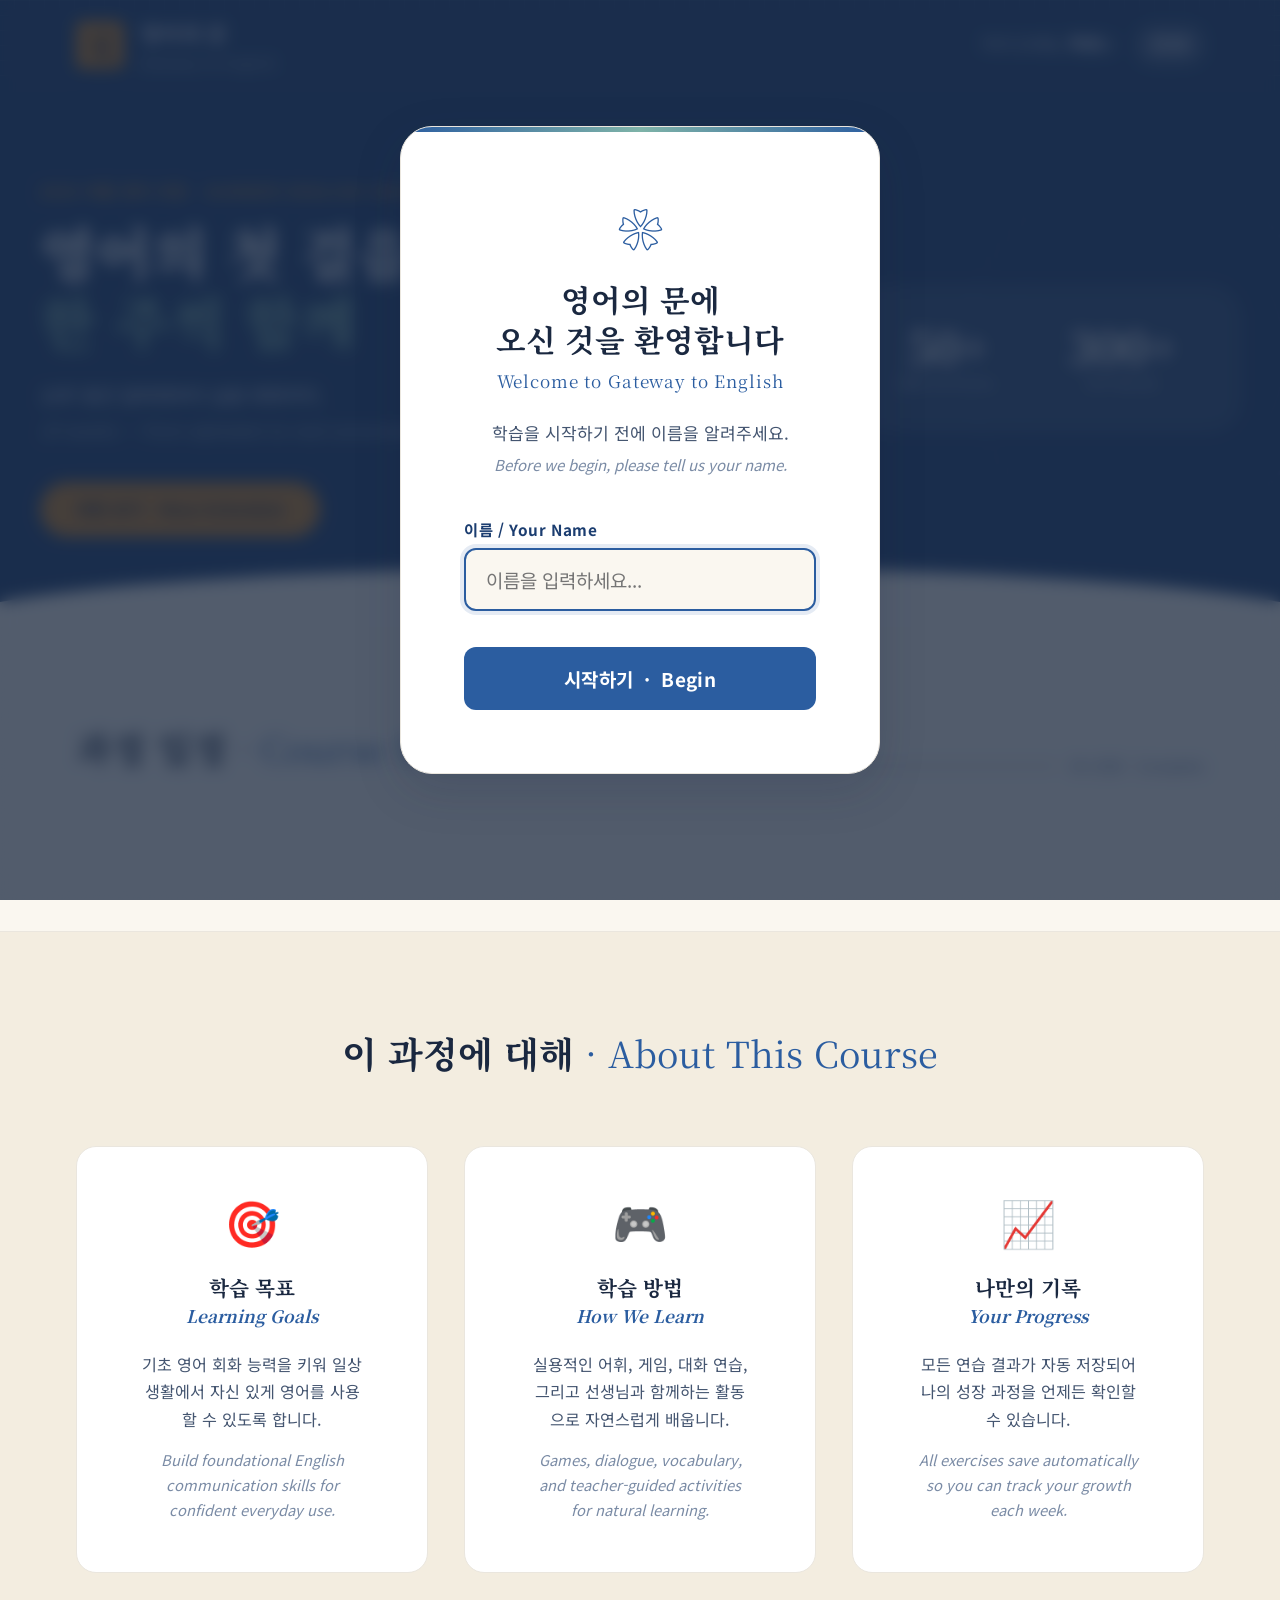
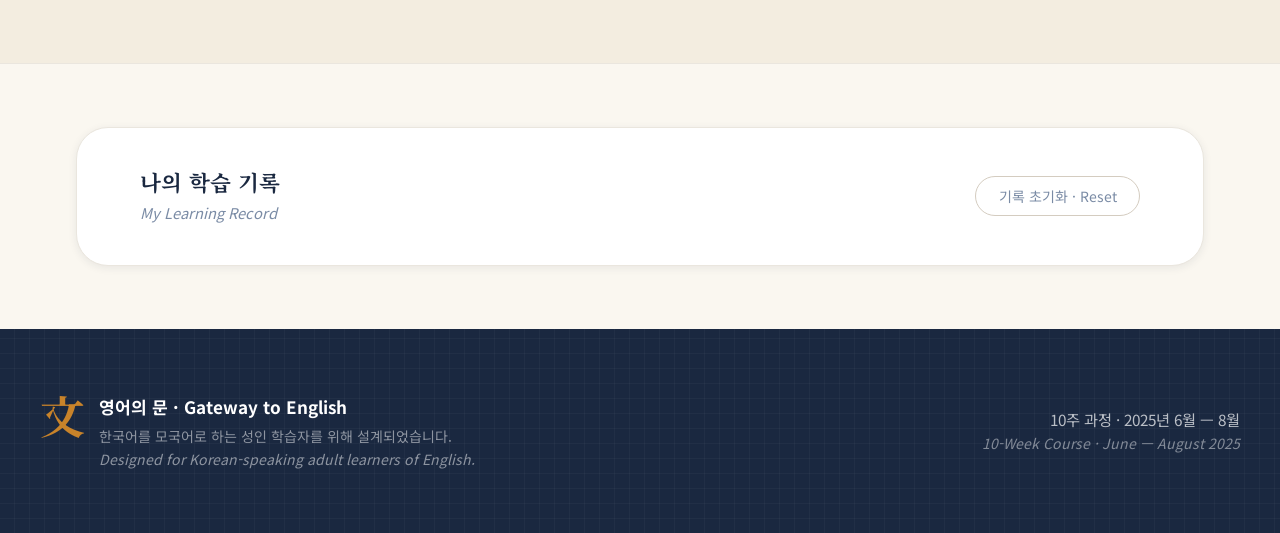
==== index.html @ 7de9d200 "Add files via upload" ====
<!DOCTYPE html>
<html lang="ko">
<head>
  <meta charset="UTF-8">
  <meta name="viewport" content="width=device-width, initial-scale=1.0">
  <title>영어의 문 · Gateway to English</title>
  <link rel="preconnect" href="https://fonts.googleapis.com">
  <link rel="preconnect" href="https://fonts.gstatic.com" crossorigin>
  <link href="https://fonts.googleapis.com/css2?family=Noto+Serif+KR:wght@400;600;700&family=Noto+Sans+KR:wght@300;400;500;700&display=swap" rel="stylesheet">
  <link rel="stylesheet" href="css/styles.css">
</head>
<body>

  <!-- ═══════════════════════════════════════════
       SETUP MODAL — First Visit
  ═══════════════════════════════════════════ -->
  <div id="setup-modal" class="modal-overlay hidden">
    <div class="modal-card">
      <div class="modal-ornament">❀</div>
      <h2 class="modal-title">영어의 문에<br>오신 것을 환영합니다</h2>
      <p class="modal-subtitle">Welcome to Gateway to English</p>
      <p class="modal-desc">
        학습을 시작하기 전에 이름을 알려주세요.<br>
        <em>Before we begin, please tell us your name.</em>
      </p>
      <div class="form-field">
        <label for="name-input">이름 / Your Name</label>
        <input type="text" id="name-input" placeholder="이름을 입력하세요..." maxlength="40" autocomplete="off">
      </div>
      <button class="btn-begin" id="begin-btn">시작하기 &nbsp;·&nbsp; Begin</button>
    </div>
  </div>

  <!-- ═══════════════════════════════════════════
       SITE HEADER
  ═══════════════════════════════════════════ -->
  <header class="site-header">
    <div class="header-lattice" aria-hidden="true"></div>
    <div class="header-inner">
      <div class="site-logo">
        <div class="logo-glyph">文</div>
        <div class="logo-words">
          <span class="logo-ko">영어의 문</span>
          <span class="logo-en">Gateway to English</span>
        </div>
      </div>
      <div class="header-right">
        <span class="welcome-msg">
          어서 오세요,&nbsp;<strong id="header-name">학생</strong>님
        </span>
        <div class="progress-badge" title="Weeks completed">
          <span id="header-progress">0</span><span>/10</span>
        </div>
      </div>
    </div>
  </header>

  <!-- ═══════════════════════════════════════════
       HERO SECTION
  ═══════════════════════════════════════════ -->
  <section class="hero-section">
    <div class="hero-deco" aria-hidden="true">
      <svg viewBox="0 0 200 200" xmlns="http://www.w3.org/2000/svg" class="hero-circle">
        <circle cx="100" cy="100" r="90" fill="none" stroke="currentColor" stroke-width="1.5" stroke-dasharray="6 4" opacity="0.3"/>
        <circle cx="100" cy="100" r="70" fill="none" stroke="currentColor" stroke-width="0.8" opacity="0.2"/>
        <path d="M100 20 L100 180 M20 100 L180 100 M29 29 L171 171 M171 29 L29 171" stroke="currentColor" stroke-width="0.5" opacity="0.15"/>
      </svg>
    </div>
    <div class="hero-inner">
      <div class="hero-copy">
        <div class="hero-eyebrow">2025 여름 영어 과정 · Summer English Course</div>
        <h1 class="hero-title">
          영어의 첫 걸음,<br>
          <span>한 주씩 함께</span>
        </h1>
        <p class="hero-desc">
          10주 동안 알파벳부터 실용 회화까지.<br>
          <em>10 weeks — from alphabet to real conversation.</em>
        </p>
        <a href="#course-schedule" class="hero-cta">과정 보기 · View Schedule</a>
      </div>
      <div class="hero-numbers">
        <div class="hero-stat">
          <span class="stat-big">10</span>
          <span class="stat-small">주 Weeks</span>
        </div>
        <div class="hero-divider" aria-hidden="true"></div>
        <div class="hero-stat">
          <span class="stat-big">50+</span>
          <span class="stat-small">활동 Activities</span>
        </div>
        <div class="hero-divider" aria-hidden="true"></div>
        <div class="hero-stat">
          <span class="stat-big">300+</span>
          <span class="stat-small">단어 Words</span>
        </div>
      </div>
    </div>
  </section>

  <!-- ═══════════════════════════════════════════
       COURSE SCHEDULE
  ═══════════════════════════════════════════ -->
  <main class="course-main" id="course-schedule">
    <div class="container">
      <div class="section-head">
        <h2>과정 일정 <span>· Course Schedule</span></h2>
        <div class="overall-progress">
          <div class="progress-track">
            <div class="progress-fill" id="overall-bar" style="width:0%"></div>
          </div>
          <span id="overall-label">0% 완료 · Complete</span>
        </div>
      </div>
      <div class="weeks-grid" id="weeks-grid">
        <!-- Generated dynamically by app.js -->
      </div>
    </div>
  </main>

  <!-- ═══════════════════════════════════════════
       ABOUT THE COURSE
  ═══════════════════════════════════════════ -->
  <section class="about-section">
    <div class="container">
      <div class="section-head centered">
        <h2>이 과정에 대해 <span>· About This Course</span></h2>
      </div>
      <div class="about-grid">
        <div class="about-block">
          <div class="about-icon">🎯</div>
          <h3>학습 목표<br><em>Learning Goals</em></h3>
          <p>기초 영어 회화 능력을 키워 일상 생활에서 자신 있게 영어를 사용할 수 있도록 합니다.</p>
          <p class="about-en">Build foundational English communication skills for confident everyday use.</p>
        </div>
        <div class="about-block">
          <div class="about-icon">🎮</div>
          <h3>학습 방법<br><em>How We Learn</em></h3>
          <p>실용적인 어휘, 게임, 대화 연습, 그리고 선생님과 함께하는 활동으로 자연스럽게 배웁니다.</p>
          <p class="about-en">Games, dialogue, vocabulary, and teacher-guided activities for natural learning.</p>
        </div>
        <div class="about-block">
          <div class="about-icon">📈</div>
          <h3>나만의 기록<br><em>Your Progress</em></h3>
          <p>모든 연습 결과가 자동 저장되어 나의 성장 과정을 언제든 확인할 수 있습니다.</p>
          <p class="about-en">All exercises save automatically so you can track your growth each week.</p>
        </div>
      </div>
    </div>
  </section>

  <!-- ═══════════════════════════════════════════
       MY PROGRESS PANEL
  ═══════════════════════════════════════════ -->
  <section class="my-progress-section">
    <div class="container">
      <div class="progress-card">
        <div class="progress-card-left">
          <h3>나의 학습 기록</h3>
          <p><em>My Learning Record</em></p>
          <p id="progress-student-name-display" class="progress-student-name"></p>
        </div>
        <div class="progress-flowers" id="progress-flowers">
          <!-- Flowers rendered by JS for each week -->
        </div>
        <div class="progress-card-right">
          <button class="btn-reset" id="reset-btn">기록 초기화 · Reset</button>
        </div>
      </div>
    </div>
  </section>

  <!-- ═══════════════════════════════════════════
       FOOTER
  ═══════════════════════════════════════════ -->
  <footer class="site-footer">
    <div class="footer-lattice" aria-hidden="true"></div>
    <div class="footer-inner">
      <div class="footer-logo">
        <span class="footer-glyph">文</span>
        <div>
          <strong>영어의 문 · Gateway to English</strong>
          <p>한국어를 모국어로 하는 성인 학습자를 위해 설계되었습니다.</p>
          <p><em>Designed for Korean-speaking adult learners of English.</em></p>
        </div>
      </div>
      <div class="footer-weeks">
        <p>10주 과정 · 2025년 6월 — 8월</p>
        <p><em>10-Week Course · June — August 2025</em></p>
      </div>
    </div>
  </footer>

  <script src="js/data.js"></script>
  <script src="js/app.js"></script>

</body>
</html>
---- css/styles.css ----
/* ═══════════════════════════════════════════════════════
   영어의 문 · Gateway to English
   CSS Design System — 청화백자 (Blue-White Porcelain) Aesthetic
   ═══════════════════════════════════════════════════════ */

/* ─── Custom Properties ───────────────────────────── */
:root {
  /* Korean Blue-White Porcelain Palette */
  --ink:         #1A2840;   /* 먹색 — ink black */
  --cobalt:      #2B5DA0;   /* 청화 — cobalt blue */
  --cobalt-dark: #1B3D70;   /* deep cobalt */
  --cobalt-light:#4A7FCC;   /* light cobalt */
  --crimson:     #C0392B;   /* 단청 — dancheong red */
  --gold:        #C8832A;   /* 황금 — gold */
  --celadon:     #7EB3A8;   /* 청자 — celadon */
  --paper:       #FAF7F0;   /* 한지 — hanji paper */
  --paper-warm:  #F3EDE0;   /* darker hanji */
  --stone:       #D4CCC0;   /* 돌 — stone */
  --mist:        #EAE6DE;   /* soft divider */
  --text:        #1A2840;
  --text-mid:    #445570;
  --text-light:  #7A8BA5;
  --white:       #FFFFFF;

  /* Typography */
  --font-serif: 'Noto Serif KR', Georgia, serif;
  --font-sans:  'Noto Sans KR', 'Apple SD Gothic Neo', sans-serif;

  /* Spacing Scale */
  --space-xs:  0.375rem;
  --space-sm:  0.75rem;
  --space-md:  1.25rem;
  --space-lg:  2rem;
  --space-xl:  3.5rem;
  --space-2xl: 5rem;

  /* Radius */
  --radius-sm: 6px;
  --radius-md: 12px;
  --radius-lg: 20px;
  --radius-xl: 32px;

  /* Shadows */
  --shadow-sm:  0 2px 8px rgba(26,40,64,0.08);
  --shadow-md:  0 6px 24px rgba(26,40,64,0.12);
  --shadow-lg:  0 16px 48px rgba(26,40,64,0.16);

  /* Transitions */
  --ease: cubic-bezier(0.25, 0.46, 0.45, 0.94);
  --ease-bounce: cubic-bezier(0.34, 1.56, 0.64, 1);
}

/* ─── Reset & Base ────────────────────────────────── */
*, *::before, *::after { box-sizing: border-box; margin: 0; padding: 0; }

html {
  font-size: 18px;
  scroll-behavior: smooth;
}

body {
  font-family: var(--font-sans);
  background-color: var(--paper);
  color: var(--text);
  line-height: 1.7;
  -webkit-font-smoothing: antialiased;
}

/* Hanji paper texture overlay */
body::before {
  content: '';
  position: fixed;
  inset: 0;
  background-image:
    url("data:image/svg+xml,%3Csvg xmlns='http://www.w3.org/2000/svg' width='300' height='300'%3E%3Cfilter id='n'%3E%3CfeTurbulence type='fractalNoise' baseFrequency='0.9' numOctaves='4' stitchTiles='stitch'/%3E%3C/filter%3E%3Crect width='300' height='300' filter='url(%23n)' opacity='0.03'/%3E%3C/svg%3E");
  pointer-events: none;
  z-index: 0;
}

/* ─── Utility Classes ─────────────────────────────── */
.container {
  max-width: 1200px;
  margin: 0 auto;
  padding: 0 var(--space-lg);
}

.hidden { display: none !important; }

.em { font-style: italic; color: var(--text-mid); font-size: 0.9em; }

/* ─── Modal ───────────────────────────────────────── */
.modal-overlay {
  position: fixed;
  inset: 0;
  background: rgba(26, 40, 64, 0.75);
  backdrop-filter: blur(8px);
  display: flex;
  align-items: center;
  justify-content: center;
  z-index: 1000;
  padding: var(--space-lg);
  animation: fadeIn 0.4s var(--ease);
}

.modal-overlay.hidden {
  display: none !important;
}

.modal-card {
  background: var(--white);
  border-radius: var(--radius-xl);
  padding: var(--space-xl) var(--space-xl);
  max-width: 480px;
  width: 100%;
  text-align: center;
  box-shadow: var(--shadow-lg);
  border: 1.5px solid var(--mist);
  position: relative;
  overflow: hidden;
  animation: slideUp 0.5s var(--ease-bounce);
}

.modal-card::before {
  content: '';
  position: absolute;
  top: 0; left: 0; right: 0;
  height: 5px;
  background: linear-gradient(90deg, var(--cobalt), var(--celadon), var(--cobalt));
}

.modal-ornament {
  font-size: 2.5rem;
  color: var(--cobalt);
  margin-bottom: var(--space-sm);
  display: block;
  animation: float 3s ease-in-out infinite;
}

.modal-title {
  font-family: var(--font-serif);
  font-size: 1.7rem;
  color: var(--ink);
  line-height: 1.3;
  margin-bottom: var(--space-xs);
}

.modal-subtitle {
  font-family: var(--font-serif);
  font-size: 0.95rem;
  color: var(--cobalt);
  margin-bottom: var(--space-md);
  letter-spacing: 0.05em;
}

.modal-desc {
  color: var(--text-mid);
  font-size: 0.95rem;
  margin-bottom: var(--space-lg);
  line-height: 1.8;
}

.modal-desc em {
  color: var(--text-light);
  font-style: italic;
  font-size: 0.88em;
}

.form-field {
  text-align: left;
  margin-bottom: var(--space-lg);
}

.form-field label {
  display: block;
  font-size: 0.85rem;
  font-weight: 700;
  color: var(--cobalt-dark);
  margin-bottom: var(--space-xs);
  letter-spacing: 0.04em;
}

.form-field input {
  width: 100%;
  padding: 0.875rem 1.125rem;
  border: 2px solid var(--mist);
  border-radius: var(--radius-md);
  font-family: var(--font-sans);
  font-size: 1.05rem;
  color: var(--ink);
  background: var(--paper);
  transition: border-color 0.2s, box-shadow 0.2s;
  outline: none;
}

.form-field input:focus {
  border-color: var(--cobalt);
  box-shadow: 0 0 0 4px rgba(43,93,160,0.12);
}

.form-field input.error {
  border-color: var(--crimson);
  box-shadow: 0 0 0 4px rgba(192,57,43,0.12);
}

.btn-begin {
  width: 100%;
  padding: 1rem;
  background: var(--cobalt);
  color: var(--white);
  border: none;
  border-radius: var(--radius-md);
  font-family: var(--font-sans);
  font-size: 1.05rem;
  font-weight: 700;
  cursor: pointer;
  transition: background 0.2s, transform 0.15s, box-shadow 0.2s;
  letter-spacing: 0.02em;
}

.btn-begin:hover {
  background: var(--cobalt-dark);
  transform: translateY(-2px);
  box-shadow: var(--shadow-md);
}

.btn-begin:active { transform: translateY(0); }

/* ─── Site Header ─────────────────────────────────── */
.site-header {
  position: sticky;
  top: 0;
  z-index: 100;
  background: var(--cobalt-dark);
  color: var(--white);
  overflow: hidden;
}

/* Korean Changsal (창살) lattice pattern */
.header-lattice {
  position: absolute;
  inset: 0;
  background-image:
    repeating-linear-gradient(0deg, transparent, transparent 14px, rgba(255,255,255,0.06) 14px, rgba(255,255,255,0.06) 15px),
    repeating-linear-gradient(90deg, transparent, transparent 14px, rgba(255,255,255,0.06) 14px, rgba(255,255,255,0.06) 15px);
  pointer-events: none;
}

.header-inner {
  position: relative;
  max-width: 1200px;
  margin: 0 auto;
  padding: 0.875rem var(--space-lg);
  display: flex;
  align-items: center;
  justify-content: space-between;
  gap: var(--space-md);
}

.site-logo {
  display: flex;
  align-items: center;
  gap: 0.875rem;
  text-decoration: none;
  color: inherit;
}

.logo-glyph {
  width: 48px;
  height: 48px;
  background: var(--gold);
  color: var(--ink);
  border-radius: var(--radius-sm);
  display: flex;
  align-items: center;
  justify-content: center;
  font-family: var(--font-serif);
  font-size: 1.7rem;
  font-weight: 700;
  flex-shrink: 0;
  box-shadow: 0 2px 8px rgba(0,0,0,0.25);
}

.logo-words {
  display: flex;
  flex-direction: column;
  gap: 1px;
}

.logo-ko {
  font-family: var(--font-serif);
  font-size: 1.15rem;
  font-weight: 700;
  letter-spacing: 0.02em;
  color: var(--white);
}

.logo-en {
  font-size: 0.72rem;
  color: rgba(255,255,255,0.65);
  letter-spacing: 0.08em;
  font-weight: 400;
}

.header-right {
  display: flex;
  align-items: center;
  gap: var(--space-md);
}

.welcome-msg {
  font-size: 0.88rem;
  color: rgba(255,255,255,0.8);
}

.welcome-msg strong {
  color: var(--white);
  font-weight: 700;
}

.progress-badge {
  background: rgba(255,255,255,0.15);
  border: 1px solid rgba(255,255,255,0.25);
  border-radius: 100px;
  padding: 0.25rem 0.875rem;
  font-size: 0.88rem;
  font-weight: 700;
  color: var(--white);
  letter-spacing: 0.02em;
}

/* ─── Hero Section ────────────────────────────────── */
.hero-section {
  background: var(--cobalt-dark);
  color: var(--white);
  padding: var(--space-2xl) var(--space-lg);
  position: relative;
  overflow: hidden;
}

.hero-section::after {
  content: '';
  position: absolute;
  bottom: 0; left: 0; right: 0;
  height: 60px;
  background: var(--paper);
  clip-path: ellipse(55% 100% at 50% 100%);
}

.hero-deco {
  position: absolute;
  top: 50%;
  right: -5%;
  transform: translateY(-50%);
  width: min(400px, 45vw);
  color: var(--cobalt-light);
  opacity: 0.4;
  pointer-events: none;
}

.hero-circle { width: 100%; height: auto; }

.hero-inner {
  max-width: 1200px;
  margin: 0 auto;
  display: flex;
  align-items: center;
  justify-content: space-between;
  gap: var(--space-xl);
  position: relative;
  z-index: 1;
}

.hero-eyebrow {
  font-size: 0.78rem;
  font-weight: 700;
  letter-spacing: 0.14em;
  color: var(--gold);
  text-transform: uppercase;
  margin-bottom: var(--space-sm);
}

.hero-title {
  font-family: var(--font-serif);
  font-size: clamp(2rem, 5vw, 3.2rem);
  font-weight: 700;
  line-height: 1.2;
  margin-bottom: var(--space-md);
}

.hero-title span {
  color: var(--celadon);
}

.hero-desc {
  font-size: 1.05rem;
  color: rgba(255,255,255,0.8);
  line-height: 1.8;
  margin-bottom: var(--space-lg);
}

.hero-desc em {
  color: rgba(255,255,255,0.55);
  font-style: italic;
  font-size: 0.92em;
}

.hero-cta {
  display: inline-block;
  padding: 0.75rem 2rem;
  background: var(--gold);
  color: var(--ink);
  border-radius: 100px;
  font-weight: 700;
  font-size: 0.92rem;
  text-decoration: none;
  letter-spacing: 0.02em;
  transition: transform 0.2s, box-shadow 0.2s;
}

.hero-cta:hover {
  transform: translateY(-2px);
  box-shadow: 0 8px 24px rgba(0,0,0,0.25);
}

.hero-numbers {
  display: flex;
  align-items: center;
  gap: var(--space-lg);
  background: rgba(255,255,255,0.08);
  border: 1px solid rgba(255,255,255,0.15);
  border-radius: var(--radius-xl);
  padding: var(--space-lg) var(--space-xl);
  flex-shrink: 0;
  backdrop-filter: blur(8px);
}

.hero-stat {
  display: flex;
  flex-direction: column;
  align-items: center;
  gap: 4px;
}

.stat-big {
  font-family: var(--font-serif);
  font-size: 2.5rem;
  font-weight: 700;
  color: var(--white);
  line-height: 1;
}

.stat-small {
  font-size: 0.72rem;
  color: rgba(255,255,255,0.6);
  letter-spacing: 0.06em;
  text-align: center;
}

.hero-divider {
  width: 1px;
  height: 56px;
  background: rgba(255,255,255,0.2);
}

/* ─── Course Section ──────────────────────────────── */
.course-main {
  padding: var(--space-2xl) var(--space-lg);
}

.section-head {
  margin-bottom: var(--space-xl);
  display: flex;
  align-items: flex-end;
  justify-content: space-between;
  gap: var(--space-lg);
  flex-wrap: wrap;
}

.section-head.centered {
  justify-content: center;
  flex-direction: column;
  align-items: center;
  text-align: center;
}

.section-head h2 {
  font-family: var(--font-serif);
  font-size: clamp(1.4rem, 3vw, 2rem);
  color: var(--ink);
  font-weight: 700;
}

.section-head h2 span {
  color: var(--cobalt);
  font-weight: 400;
}

.overall-progress {
  display: flex;
  align-items: center;
  gap: var(--space-sm);
}

.progress-track {
  width: 200px;
  height: 8px;
  background: var(--mist);
  border-radius: 100px;
  overflow: hidden;
}

.progress-fill {
  height: 100%;
  background: linear-gradient(90deg, var(--cobalt), var(--celadon));
  border-radius: 100px;
  transition: width 0.8s var(--ease);
}

#overall-label {
  font-size: 0.82rem;
  color: var(--text-light);
  white-space: nowrap;
  font-weight: 500;
}

/* ─── Week Cards Grid ─────────────────────────────── */
.weeks-grid {
  display: grid;
  grid-template-columns: repeat(auto-fill, minmax(320px, 1fr));
  gap: var(--space-md);
}

.week-card {
  background: var(--white);
  border-radius: var(--radius-lg);
  border: 1.5px solid var(--mist);
  padding: var(--space-md) var(--space-lg);
  display: flex;
  align-items: center;
  gap: var(--space-md);
  transition: transform 0.2s, box-shadow 0.2s, border-color 0.2s;
  text-decoration: none;
  color: var(--text);
  position: relative;
  overflow: hidden;
}

.week-card::before {
  content: '';
  position: absolute;
  left: 0; top: 0; bottom: 0;
  width: 5px;
  background: var(--stone);
  transition: background 0.2s;
}

.week-card.week-active::before { background: var(--cobalt); }
.week-card.week-done::before   { background: var(--celadon); }

.week-card.week-active {
  cursor: pointer;
  border-color: rgba(43,93,160,0.25);
}

.week-card.week-active:hover {
  transform: translateY(-3px);
  box-shadow: var(--shadow-md);
  border-color: var(--cobalt-light);
}

.week-card.week-locked {
  opacity: 0.6;
  cursor: default;
}

.wc-num {
  display: flex;
  flex-direction: column;
  align-items: center;
  gap: 2px;
  flex-shrink: 0;
  min-width: 52px;
}

.wc-num span {
  font-size: 0.62rem;
  color: var(--text-light);
  font-weight: 700;
  letter-spacing: 0.08em;
  text-transform: uppercase;
}

.wc-num strong {
  font-family: var(--font-serif);
  font-size: 2.1rem;
  font-weight: 700;
  color: var(--cobalt);
  line-height: 1;
}

.week-card.week-locked .wc-num strong { color: var(--stone); }

.wc-body {
  flex: 1;
  min-width: 0;
}

.wc-date {
  font-size: 0.72rem;
  font-weight: 700;
  color: var(--gold);
  letter-spacing: 0.1em;
  margin-bottom: 3px;
}

.wc-body h4 {
  font-family: var(--font-serif);
  font-size: 1.02rem;
  font-weight: 700;
  color: var(--ink);
  margin-bottom: 2px;
  white-space: nowrap;
  overflow: hidden;
  text-overflow: ellipsis;
}

.wc-body p {
  font-size: 0.78rem;
  color: var(--text-light);
  margin-bottom: var(--space-sm);
  white-space: nowrap;
  overflow: hidden;
  text-overflow: ellipsis;
}

.wc-topics {
  display: flex;
  gap: 5px;
  flex-wrap: wrap;
}

.topic-tag {
  font-size: 0.68rem;
  font-weight: 700;
  padding: 2px 8px;
  border-radius: 100px;
  background: rgba(43,93,160,0.1);
  color: var(--cobalt);
  letter-spacing: 0.02em;
}

.wc-arrow {
  font-size: 1.3rem;
  flex-shrink: 0;
  color: var(--cobalt-light);
  transition: transform 0.2s;
}

.week-card.week-active:hover .wc-arrow { transform: translateX(4px); }
.week-card.week-done .wc-arrow { color: var(--celadon); }
.week-card.week-locked .wc-arrow { color: var(--stone); }

/* ─── About Section ───────────────────────────────── */
.about-section {
  background: var(--paper-warm);
  padding: var(--space-2xl) var(--space-lg);
  border-top: 1px solid var(--mist);
  border-bottom: 1px solid var(--mist);
}

.about-grid {
  display: grid;
  grid-template-columns: repeat(auto-fit, minmax(280px, 1fr));
  gap: var(--space-lg);
}

.about-block {
  background: var(--white);
  border-radius: var(--radius-lg);
  padding: var(--space-lg) var(--space-xl);
  border: 1.5px solid var(--mist);
  text-align: center;
}

.about-icon {
  font-size: 2.5rem;
  margin-bottom: var(--space-sm);
}

.about-block h3 {
  font-family: var(--font-serif);
  font-size: 1.15rem;
  line-height: 1.4;
  margin-bottom: var(--space-md);
  color: var(--ink);
}

.about-block h3 em {
  font-size: 0.82em;
  color: var(--cobalt);
  display: block;
  font-style: italic;
  margin-top: 2px;
}

.about-block p {
  font-size: 0.9rem;
  color: var(--text-mid);
  line-height: 1.7;
  margin-bottom: var(--space-sm);
}

.about-en {
  font-size: 0.82rem !important;
  color: var(--text-light) !important;
  font-style: italic;
}

/* ─── My Progress Section ─────────────────────────── */
.my-progress-section {
  padding: var(--space-xl) var(--space-lg);
}

.progress-card {
  background: var(--white);
  border-radius: var(--radius-xl);
  padding: var(--space-lg) var(--space-xl);
  border: 1.5px solid var(--mist);
  display: flex;
  align-items: center;
  gap: var(--space-lg);
  flex-wrap: wrap;
  box-shadow: var(--shadow-sm);
}

.progress-card-left h3 {
  font-family: var(--font-serif);
  font-size: 1.2rem;
  color: var(--ink);
}

.progress-card-left p {
  font-size: 0.82rem;
  color: var(--text-light);
}

.progress-student-name {
  font-size: 0.95rem;
  color: var(--cobalt);
  font-weight: 700;
  margin-top: 4px;
}

.progress-flowers {
  display: flex;
  gap: 12px;
  flex-wrap: wrap;
  flex: 1;
  justify-content: center;
}

.flower-item {
  display: flex;
  flex-direction: column;
  align-items: center;
  gap: 4px;
  font-size: 0.65rem;
  color: var(--text-light);
}

.flower-bloom {
  font-size: 1.6rem;
  transition: transform 0.3s var(--ease-bounce);
}

.flower-item.done .flower-bloom { filter: none; }
.flower-item:not(.done) .flower-bloom { filter: grayscale(1); opacity: 0.35; }

.progress-card-right {
  margin-left: auto;
}

.btn-reset {
  padding: 0.5rem 1.25rem;
  background: transparent;
  border: 1.5px solid var(--stone);
  border-radius: 100px;
  font-size: 0.78rem;
  color: var(--text-light);
  cursor: pointer;
  transition: border-color 0.2s, color 0.2s;
  font-family: var(--font-sans);
}

.btn-reset:hover {
  border-color: var(--crimson);
  color: var(--crimson);
}

/* ─── Footer ──────────────────────────────────────── */
.site-footer {
  background: var(--ink);
  color: rgba(255,255,255,0.7);
  padding: var(--space-xl) var(--space-lg);
  position: relative;
  overflow: hidden;
}

.footer-lattice {
  position: absolute;
  inset: 0;
  background-image:
    repeating-linear-gradient(0deg, transparent, transparent 14px, rgba(255,255,255,0.03) 14px, rgba(255,255,255,0.03) 15px),
    repeating-linear-gradient(90deg, transparent, transparent 14px, rgba(255,255,255,0.03) 14px, rgba(255,255,255,0.03) 15px);
  pointer-events: none;
}

.footer-inner {
  position: relative;
  max-width: 1200px;
  margin: 0 auto;
  display: flex;
  align-items: center;
  justify-content: space-between;
  gap: var(--space-xl);
  flex-wrap: wrap;
}

.footer-logo {
  display: flex;
  align-items: flex-start;
  gap: var(--space-sm);
}

.footer-glyph {
  font-family: var(--font-serif);
  font-size: 2.5rem;
  font-weight: 700;
  color: var(--gold);
  line-height: 1;
  flex-shrink: 0;
}

.footer-logo strong {
  color: var(--white);
  font-size: 0.95rem;
  display: block;
  margin-bottom: 4px;
}

.footer-logo p {
  font-size: 0.78rem;
  color: rgba(255,255,255,0.5);
  line-height: 1.6;
}

.footer-weeks {
  text-align: right;
}

.footer-weeks p {
  font-size: 0.85rem;
  line-height: 1.7;
}

.footer-weeks p:last-child {
  font-style: italic;
  font-size: 0.78rem;
  opacity: 0.65;
}

/* ─── Shared Week Page Styles ─────────────────────── */
/* (These apply when loaded from weeks/week1.html etc.) */

/* Week page header */
.week-page-header {
  background: var(--cobalt-dark);
  color: var(--white);
  padding: var(--space-xl) var(--space-lg) var(--space-2xl);
  position: relative;
  overflow: hidden;
}

.week-page-header::after {
  content: '';
  position: absolute;
  bottom: 0; left: 0; right: 0;
  height: 50px;
  background: var(--paper);
  clip-path: ellipse(55% 100% at 50% 100%);
}

.week-header-pattern {
  position: absolute;
  inset: 0;
  background-image:
    repeating-linear-gradient(45deg, transparent, transparent 18px, rgba(255,255,255,0.04) 18px, rgba(255,255,255,0.04) 19px),
    repeating-linear-gradient(-45deg, transparent, transparent 18px, rgba(255,255,255,0.04) 18px, rgba(255,255,255,0.04) 19px);
  pointer-events: none;
}

.week-header-inner {
  position: relative;
  max-width: 900px;
  margin: 0 auto;
  text-align: center;
  z-index: 1;
}

.week-back-link {
  display: inline-flex;
  align-items: center;
  gap: 6px;
  color: rgba(255,255,255,0.65);
  text-decoration: none;
  font-size: 0.82rem;
  margin-bottom: var(--space-lg);
  transition: color 0.2s;
}

.week-back-link:hover { color: var(--white); }

.week-number-badge {
  display: inline-block;
  background: var(--gold);
  color: var(--ink);
  border-radius: 100px;
  padding: 0.25rem 1.25rem;
  font-size: 0.78rem;
  font-weight: 700;
  letter-spacing: 0.1em;
  margin-bottom: var(--space-sm);
}

.week-page-title {
  font-family: var(--font-serif);
  font-size: clamp(1.6rem, 4vw, 2.8rem);
  font-weight: 700;
  line-height: 1.2;
  margin-bottom: var(--space-xs);
}

.week-page-subtitle {
  color: rgba(255,255,255,0.65);
  font-style: italic;
  font-size: 1.05rem;
  margin-bottom: var(--space-md);
}

.week-date-badge {
  display: inline-block;
  color: var(--celadon);
  font-size: 0.82rem;
  font-weight: 700;
  letter-spacing: 0.06em;
}

/* Tab Navigation */
.tab-nav {
  background: var(--white);
  border-bottom: 2px solid var(--mist);
  position: sticky;
  top: 0;
  z-index: 50;
  box-shadow: var(--shadow-sm);
}

.tab-nav-inner {
  max-width: 900px;
  margin: 0 auto;
  display: flex;
  overflow-x: auto;
  scrollbar-width: none;
}

.tab-nav-inner::-webkit-scrollbar { display: none; }

.tab-btn {
  flex: 1;
  min-width: 100px;
  padding: 1rem 0.75rem;
  background: none;
  border: none;
  border-bottom: 3px solid transparent;
  font-family: var(--font-sans);
  font-size: 0.82rem;
  font-weight: 600;
  color: var(--text-light);
  cursor: pointer;
  transition: all 0.2s;
  display: flex;
  flex-direction: column;
  align-items: center;
  gap: 3px;
  white-space: nowrap;
  margin-bottom: -2px;
}

.tab-btn .tab-icon { font-size: 1.25rem; }
.tab-btn .tab-ko  { font-size: 0.75rem; }
.tab-btn .tab-en  { font-size: 0.65rem; color: var(--text-light); }

.tab-btn.active {
  color: var(--cobalt);
  border-bottom-color: var(--cobalt);
}

.tab-btn:hover:not(.active) {
  color: var(--cobalt-light);
  background: rgba(43,93,160,0.04);
}

/* Section containers */
.lesson-section {
  max-width: 900px;
  margin: 0 auto;
  padding: var(--space-2xl) var(--space-lg);
  display: none;
}

.lesson-section.active { display: block; }

.section-banner {
  text-align: center;
  margin-bottom: var(--space-xl);
  padding-bottom: var(--space-lg);
  border-bottom: 1px solid var(--mist);
}

.section-banner .section-num {
  font-size: 0.72rem;
  font-weight: 700;
  letter-spacing: 0.14em;
  color: var(--gold);
  text-transform: uppercase;
  display: block;
  margin-bottom: var(--space-xs);
}

.section-banner h2 {
  font-family: var(--font-serif);
  font-size: clamp(1.4rem, 3vw, 2rem);
  color: var(--ink);
  font-weight: 700;
  margin-bottom: 4px;
}

.section-banner .section-sub {
  color: var(--cobalt);
  font-style: italic;
  font-size: 1rem;
  display: block;
  margin-bottom: var(--space-md);
}

.section-banner .section-tip {
  display: inline-block;
  background: rgba(43,93,160,0.08);
  border-left: 4px solid var(--cobalt);
  border-radius: 0 var(--radius-sm) var(--radius-sm) 0;
  padding: 0.75rem var(--space-md);
  font-size: 0.88rem;
  color: var(--text-mid);
  text-align: left;
  line-height: 1.6;
}

.section-banner .section-tip em {
  color: var(--text-light);
  font-style: italic;
  font-size: 0.9em;
}

/* Exercise cards */
.exercise-card {
  background: var(--white);
  border-radius: var(--radius-lg);
  padding: var(--space-lg) var(--space-xl);
  border: 1.5px solid var(--mist);
  margin-bottom: var(--space-lg);
  box-shadow: var(--shadow-sm);
}

.exercise-card h3 {
  font-family: var(--font-serif);
  font-size: 1.1rem;
  color: var(--ink);
  margin-bottom: var(--space-sm);
  display: flex;
  align-items: center;
  gap: 0.5rem;
}

/* Progress counter badge */
.progress-counter {
  display: inline-flex;
  align-items: center;
  gap: 6px;
  background: var(--paper-warm);
  border: 1px solid var(--mist);
  border-radius: 100px;
  padding: 0.25rem 0.875rem;
  font-size: 0.8rem;
  font-weight: 700;
  color: var(--cobalt);
  margin-bottom: var(--space-md);
}

/* Alphabet Grid */
.alphabet-grid {
  display: grid;
  grid-template-columns: repeat(auto-fill, minmax(110px, 1fr));
  gap: var(--space-sm);
  margin-bottom: var(--space-lg);
}

.alpha-tile {
  background: var(--white);
  border: 2px solid var(--mist);
  border-radius: var(--radius-md);
  padding: var(--space-sm);
  text-align: center;
  cursor: pointer;
  transition: all 0.2s var(--ease);
  user-select: none;
  position: relative;
}

.alpha-tile:hover {
  border-color: var(--cobalt-light);
  transform: translateY(-2px);
  box-shadow: var(--shadow-sm);
}

.alpha-tile.learned {
  background: rgba(126,179,168,0.12);
  border-color: var(--celadon);
}

.alpha-tile.speaking {
  background: rgba(43,93,160,0.08);
  border-color: var(--cobalt);
  transform: scale(1.05);
}

.alpha-tile.tricky {
  border-color: rgba(200,131,42,0.4);
}

.alpha-upper {
  font-family: var(--font-serif);
  font-size: 2rem;
  font-weight: 700;
  color: var(--cobalt-dark);
  line-height: 1;
  display: block;
}

.alpha-lower {
  font-size: 1.1rem;
  color: var(--cobalt-light);
  display: block;
  margin-bottom: 2px;
}

.alpha-name {
  font-size: 0.72rem;
  font-weight: 700;
  color: var(--text-mid);
  display: block;
  margin-bottom: 4px;
}

.alpha-example {
  font-size: 0.65rem;
  color: var(--text-light);
  display: block;
}

.alpha-tricky-badge {
  position: absolute;
  top: 4px;
  right: 4px;
  font-size: 0.6rem;
  background: var(--gold);
  color: var(--white);
  border-radius: 100px;
  padding: 1px 5px;
  font-weight: 700;
}

.alpha-check {
  position: absolute;
  top: 4px;
  left: 4px;
  font-size: 0.75rem;
  color: var(--celadon);
  display: none;
}

.alpha-tile.learned .alpha-check { display: block; }

/* Phonics Cards */
.phonics-section-grid {
  display: grid;
  gap: var(--space-md);
}

.phonics-card {
  background: var(--white);
  border: 1.5px solid var(--mist);
  border-radius: var(--radius-lg);
  padding: var(--space-lg);
  box-shadow: var(--shadow-sm);
}

.phonics-card-header {
  margin-bottom: var(--space-md);
  padding-bottom: var(--space-sm);
  border-bottom: 1px solid var(--mist);
}

.phonics-card-header h3 {
  font-family: var(--font-serif);
  font-size: 1.15rem;
  color: var(--cobalt-dark);
  margin-bottom: 2px;
}

.phonics-card-header .ph-sub {
  font-size: 0.8rem;
  color: var(--cobalt-light);
  font-style: italic;
}

.phonics-tip-box {
  background: rgba(200,131,42,0.08);
  border-left: 4px solid var(--gold);
  border-radius: 0 var(--radius-sm) var(--radius-sm) 0;
  padding: 0.75rem var(--space-md);
  margin-bottom: var(--space-md);
  font-size: 0.88rem;
  line-height: 1.6;
  color: var(--text-mid);
}

.phonics-tip-box em {
  display: block;
  color: var(--text-light);
  font-size: 0.85em;
  margin-top: 4px;
}

.phonics-pairs {
  display: flex;
  flex-direction: column;
  gap: var(--space-sm);
}

.phonics-pair-row {
  display: flex;
  align-items: center;
  gap: var(--space-sm);
  flex-wrap: wrap;
}

.word-btn {
  display: inline-flex;
  align-items: center;
  gap: 6px;
  padding: 0.6rem 1.25rem;
  border-radius: 100px;
  border: 2px solid var(--mist);
  background: var(--paper);
  font-family: var(--font-serif);
  font-size: 1rem;
  font-weight: 700;
  color: var(--ink);
  cursor: pointer;
  transition: all 0.2s;
}

.word-btn:hover {
  border-color: var(--cobalt);
  color: var(--cobalt);
  transform: scale(1.03);
}

.word-btn.real-word { border-color: rgba(43,93,160,0.35); }

.word-btn.speaking {
  background: var(--cobalt);
  color: var(--white);
  border-color: var(--cobalt);
}

.word-btn .speak-icon { font-size: 0.85em; }

.pair-tip {
  font-size: 0.78rem;
  color: var(--text-light);
  font-style: italic;
}

.practiced-badge {
  display: inline-block;
  font-size: 0.68rem;
  background: rgba(126,179,168,0.15);
  color: var(--celadon);
  border: 1px solid var(--celadon);
  border-radius: 100px;
  padding: 2px 8px;
  font-weight: 700;
}

/* Flashcards */
.flashcard-deck {
  position: relative;
  height: 260px;
  margin: var(--space-lg) auto;
  max-width: 380px;
}

.flashcard-container {
  width: 100%;
  height: 100%;
  perspective: 1200px;
  cursor: pointer;
}

.flashcard-inner {
  width: 100%;
  height: 100%;
  transform-style: preserve-3d;
  transition: transform 0.55s var(--ease);
  position: relative;
}

.flashcard-container.flipped .flashcard-inner {
  transform: rotateY(180deg);
}

.card-face {
  position: absolute;
  inset: 0;
  border-radius: var(--radius-xl);
  display: flex;
  flex-direction: column;
  align-items: center;
  justify-content: center;
  padding: var(--space-xl);
  backface-visibility: hidden;
  -webkit-backface-visibility: hidden;
  border: 2px solid var(--mist);
}

.card-front {
  background: var(--cobalt-dark);
  color: var(--white);
}

.card-back {
  background: var(--white);
  color: var(--ink);
  transform: rotateY(180deg);
  border-color: var(--cobalt-light);
}

.card-hint {
  font-size: 0.72rem;
  opacity: 0.55;
  margin-bottom: var(--space-sm);
  letter-spacing: 0.06em;
}

.card-main-text {
  font-family: var(--font-serif);
  font-size: 1.8rem;
  font-weight: 700;
  text-align: center;
  line-height: 1.2;
  margin-bottom: var(--space-sm);
}

.card-pron {
  font-size: 0.85rem;
  opacity: 0.7;
  font-style: italic;
}

.card-example {
  font-size: 0.82rem;
  color: var(--text-mid);
  margin-top: var(--space-sm);
  text-align: center;
  font-style: italic;
}

.card-nav {
  display: flex;
  align-items: center;
  justify-content: center;
  gap: var(--space-md);
  margin-top: var(--space-lg);
  flex-wrap: wrap;
}

.card-counter {
  font-size: 0.85rem;
  color: var(--text-light);
  font-weight: 600;
}

.btn-card-action {
  padding: 0.5rem 1.25rem;
  border-radius: 100px;
  border: 2px solid;
  font-family: var(--font-sans);
  font-size: 0.82rem;
  font-weight: 700;
  cursor: pointer;
  transition: all 0.15s;
}

.btn-know {
  border-color: var(--celadon);
  color: var(--celadon);
  background: rgba(126,179,168,0.08);
}

.btn-know:hover { background: var(--celadon); color: var(--white); }

.btn-practice {
  border-color: var(--gold);
  color: var(--gold);
  background: rgba(200,131,42,0.08);
}

.btn-practice:hover { background: var(--gold); color: var(--white); }

.btn-speak {
  border-color: var(--cobalt-light);
  color: var(--cobalt);
  background: rgba(43,93,160,0.06);
}

.btn-speak:hover { background: var(--cobalt); color: var(--white); }

.btn-flip {
  border-color: var(--stone);
  color: var(--text-mid);
  background: transparent;
}

.btn-flip:hover { background: var(--mist); }

/* Introduction Builder */
.intro-form {
  display: grid;
  gap: var(--space-md);
  margin-bottom: var(--space-lg);
}

.intro-field {
  display: flex;
  flex-direction: column;
  gap: 6px;
}

.intro-field label {
  font-size: 0.82rem;
  font-weight: 700;
  color: var(--cobalt-dark);
  letter-spacing: 0.03em;
}

.intro-field label em {
  font-size: 0.85em;
  color: var(--text-light);
  font-style: italic;
}

.intro-field input,
.intro-field select {
  padding: 0.75rem 1rem;
  border: 2px solid var(--mist);
  border-radius: var(--radius-md);
  font-family: var(--font-sans);
  font-size: 0.95rem;
  color: var(--ink);
  background: var(--paper);
  outline: none;
  transition: border-color 0.2s, box-shadow 0.2s;
}

.intro-field input:focus,
.intro-field select:focus {
  border-color: var(--cobalt);
  box-shadow: 0 0 0 4px rgba(43,93,160,0.1);
}

.intro-preview {
  background: var(--cobalt-dark);
  color: var(--white);
  border-radius: var(--radius-lg);
  padding: var(--space-lg) var(--space-xl);
  margin-bottom: var(--space-md);
  font-family: var(--font-serif);
  font-size: 1.1rem;
  line-height: 2;
  min-height: 120px;
}

.intro-preview em {
  color: var(--gold);
  font-style: normal;
  font-weight: 700;
}

.intro-actions {
  display: flex;
  gap: var(--space-sm);
  flex-wrap: wrap;
}

.btn-primary {
  padding: 0.75rem 1.75rem;
  background: var(--cobalt);
  color: var(--white);
  border: none;
  border-radius: 100px;
  font-family: var(--font-sans);
  font-size: 0.9rem;
  font-weight: 700;
  cursor: pointer;
  transition: background 0.2s, transform 0.15s;
}

.btn-primary:hover { background: var(--cobalt-dark); transform: translateY(-1px); }

.btn-secondary {
  padding: 0.75rem 1.75rem;
  background: transparent;
  color: var(--cobalt);
  border: 2px solid var(--cobalt-light);
  border-radius: 100px;
  font-family: var(--font-sans);
  font-size: 0.9rem;
  font-weight: 700;
  cursor: pointer;
  transition: all 0.2s;
}

.btn-secondary:hover {
  background: rgba(43,93,160,0.08);
  border-color: var(--cobalt);
}

/* Matching Game */
.match-score-bar {
  display: flex;
  align-items: center;
  justify-content: center;
  gap: var(--space-lg);
  margin-bottom: var(--space-lg);
  padding: var(--space-sm) var(--space-lg);
  background: var(--paper-warm);
  border-radius: var(--radius-md);
  border: 1px solid var(--mist);
}

.match-score {
  text-align: center;
}

.match-score .score-num {
  font-family: var(--font-serif);
  font-size: 2rem;
  font-weight: 700;
  color: var(--cobalt);
  line-height: 1;
  display: block;
}

.match-score .score-label {
  font-size: 0.72rem;
  color: var(--text-light);
  letter-spacing: 0.05em;
}

.match-columns {
  display: grid;
  grid-template-columns: 1fr 1fr;
  gap: var(--space-md);
  margin-bottom: var(--space-lg);
}

.match-col-header {
  font-size: 0.72rem;
  font-weight: 700;
  letter-spacing: 0.1em;
  color: var(--text-light);
  text-align: center;
  padding-bottom: var(--space-sm);
  border-bottom: 1px solid var(--mist);
  margin-bottom: var(--space-sm);
}

.match-word-btn {
  display: block;
  width: 100%;
  padding: 0.8rem 1rem;
  margin-bottom: 8px;
  background: var(--white);
  border: 2px solid var(--mist);
  border-radius: var(--radius-md);
  font-family: var(--font-sans);
  font-size: 0.95rem;
  font-weight: 600;
  color: var(--ink);
  cursor: pointer;
  text-align: center;
  transition: all 0.2s;
}

.match-word-btn:hover:not(:disabled) {
  border-color: var(--cobalt-light);
  color: var(--cobalt);
  transform: scale(1.02);
}

.match-word-btn.selected {
  background: rgba(43,93,160,0.1);
  border-color: var(--cobalt);
  color: var(--cobalt);
}

.match-word-btn.matched {
  background: rgba(126,179,168,0.15);
  border-color: var(--celadon);
  color: var(--celadon);
  cursor: default;
  text-decoration: line-through;
}

.match-word-btn.wrong {
  animation: shake 0.4s;
  border-color: var(--crimson);
  color: var(--crimson);
}

@keyframes shake {
  0%, 100% { transform: translateX(0); }
  20%       { transform: translateX(-6px); }
  40%       { transform: translateX(6px); }
  60%       { transform: translateX(-4px); }
  80%       { transform: translateX(4px); }
}

.match-celebration {
  text-align: center;
  padding: var(--space-xl);
  display: none;
}

.match-celebration.show { display: block; }

.match-celebration h3 {
  font-family: var(--font-serif);
  font-size: 1.8rem;
  color: var(--cobalt);
  margin-bottom: var(--space-sm);
}

/* Dialogue Lab */
.teacher-badge {
  display: inline-flex;
  align-items: center;
  gap: 6px;
  background: rgba(192,57,43,0.08);
  border: 1px solid rgba(192,57,43,0.25);
  border-radius: 100px;
  padding: 0.3rem 1rem;
  font-size: 0.78rem;
  font-weight: 700;
  color: var(--crimson);
  margin-bottom: var(--space-md);
}

.dialogue-scenario {
  background: var(--white);
  border: 1.5px solid var(--mist);
  border-radius: var(--radius-lg);
  padding: var(--space-lg);
  margin-bottom: var(--space-md);
  box-shadow: var(--shadow-sm);
}

.scenario-header {
  display: flex;
  align-items: center;
  gap: var(--space-sm);
  margin-bottom: var(--space-md);
  padding-bottom: var(--space-sm);
  border-bottom: 1px solid var(--mist);
}

.scenario-icon { font-size: 1.8rem; }

.scenario-title {
  font-family: var(--font-serif);
  font-size: 1.05rem;
  font-weight: 700;
  color: var(--ink);
  display: block;
}

.scenario-sub {
  font-size: 0.8rem;
  color: var(--cobalt);
  font-style: italic;
}

.dialogue-lines {
  display: flex;
  flex-direction: column;
  gap: var(--space-sm);
  margin-bottom: var(--space-md);
}

.dialogue-line {
  display: flex;
  gap: var(--space-sm);
}

.dl-speaker {
  font-size: 0.75rem;
  font-weight: 700;
  color: var(--text-light);
  min-width: 30px;
  margin-top: 3px;
}

.dl-bubble {
  background: var(--paper-warm);
  border-radius: 0 var(--radius-md) var(--radius-md) var(--radius-md);
  padding: 0.6rem 1rem;
  font-size: 0.92rem;
}

.dl-bubble.b-student {
  background: rgba(43,93,160,0.08);
  border-radius: var(--radius-md) 0 var(--radius-md) var(--radius-md);
  margin-left: auto;
}

.dl-text { color: var(--ink); display: block; }
.dl-ko   { color: var(--text-light); font-size: 0.8em; font-style: italic; }

.dl-blank {
  display: inline-block;
  border-bottom: 2px dashed var(--cobalt);
  min-width: 80px;
  color: var(--cobalt-light);
}

.teacher-notes-area {
  width: 100%;
  min-height: 100px;
  padding: 0.875rem;
  border: 2px solid var(--mist);
  border-radius: var(--radius-md);
  font-family: var(--font-sans);
  font-size: 0.9rem;
  color: var(--ink);
  resize: vertical;
  outline: none;
  transition: border-color 0.2s;
}

.teacher-notes-area:focus { border-color: var(--cobalt); }

/* Complete Week button */
.complete-week-bar {
  background: var(--paper-warm);
  border-top: 2px solid var(--mist);
  padding: var(--space-lg);
  text-align: center;
  margin-top: var(--space-xl);
}

.btn-complete-week {
  padding: 1rem 3rem;
  background: linear-gradient(135deg, var(--cobalt), var(--cobalt-dark));
  color: var(--white);
  border: none;
  border-radius: 100px;
  font-family: var(--font-sans);
  font-size: 1rem;
  font-weight: 700;
  cursor: pointer;
  transition: transform 0.2s, box-shadow 0.2s;
  box-shadow: var(--shadow-md);
  letter-spacing: 0.02em;
}

.btn-complete-week:hover {
  transform: translateY(-3px);
  box-shadow: var(--shadow-lg);
}

/* ─── Animations ──────────────────────────────────── */
@keyframes fadeIn  { from { opacity: 0; } to { opacity: 1; } }
@keyframes slideUp { from { opacity: 0; transform: translateY(30px); } to { opacity: 1; transform: translateY(0); } }
@keyframes float   { 0%, 100% { transform: translateY(0); } 50% { transform: translateY(-6px); } }
@keyframes pop     { 0% { transform: scale(0.9); } 60% { transform: scale(1.06); } 100% { transform: scale(1); } }

/* ─── Responsive ──────────────────────────────────── */
@media (max-width: 768px) {
  html { font-size: 16px; }

  .hero-inner {
    flex-direction: column;
    text-align: center;
  }

  .hero-numbers {
    gap: var(--space-md);
    padding: var(--space-md) var(--space-lg);
  }

  .hero-deco { display: none; }

  .section-head {
    flex-direction: column;
    align-items: flex-start;
  }

  .progress-track { width: 140px; }

  .weeks-grid {
    grid-template-columns: 1fr;
  }

  .header-right .welcome-msg { display: none; }

  .match-columns { grid-template-columns: 1fr; }

  .intro-actions { flex-direction: column; }
  .intro-actions .btn-primary,
  .intro-actions .btn-secondary { width: 100%; text-align: center; }

  .alphabet-grid {
    grid-template-columns: repeat(auto-fill, minmax(88px, 1fr));
  }

  .footer-inner {
    flex-direction: column;
    gap: var(--space-lg);
  }

  .footer-weeks { text-align: left; }

  .modal-card { padding: var(--space-xl) var(--space-lg); }

  .card-main-text { font-size: 1.5rem; }
  .flashcard-deck { height: 220px; }
}

@media (max-width: 480px) {
  .hero-numbers { flex-direction: column; gap: var(--space-sm); }
  .hero-divider { width: 60px; height: 1px; }
  .wc-body h4 { white-space: normal; }
  .tab-btn { min-width: 80px; padding: 0.75rem 0.5rem; }
}

/* ─── Print Styles ────────────────────────────────── */
@media print {
  .site-header, .tab-nav, .btn-primary, .btn-secondary,
  .btn-begin, .modal-overlay, .complete-week-bar { display: none !important; }
  body { background: white; }
  .lesson-section { display: block !important; }
}
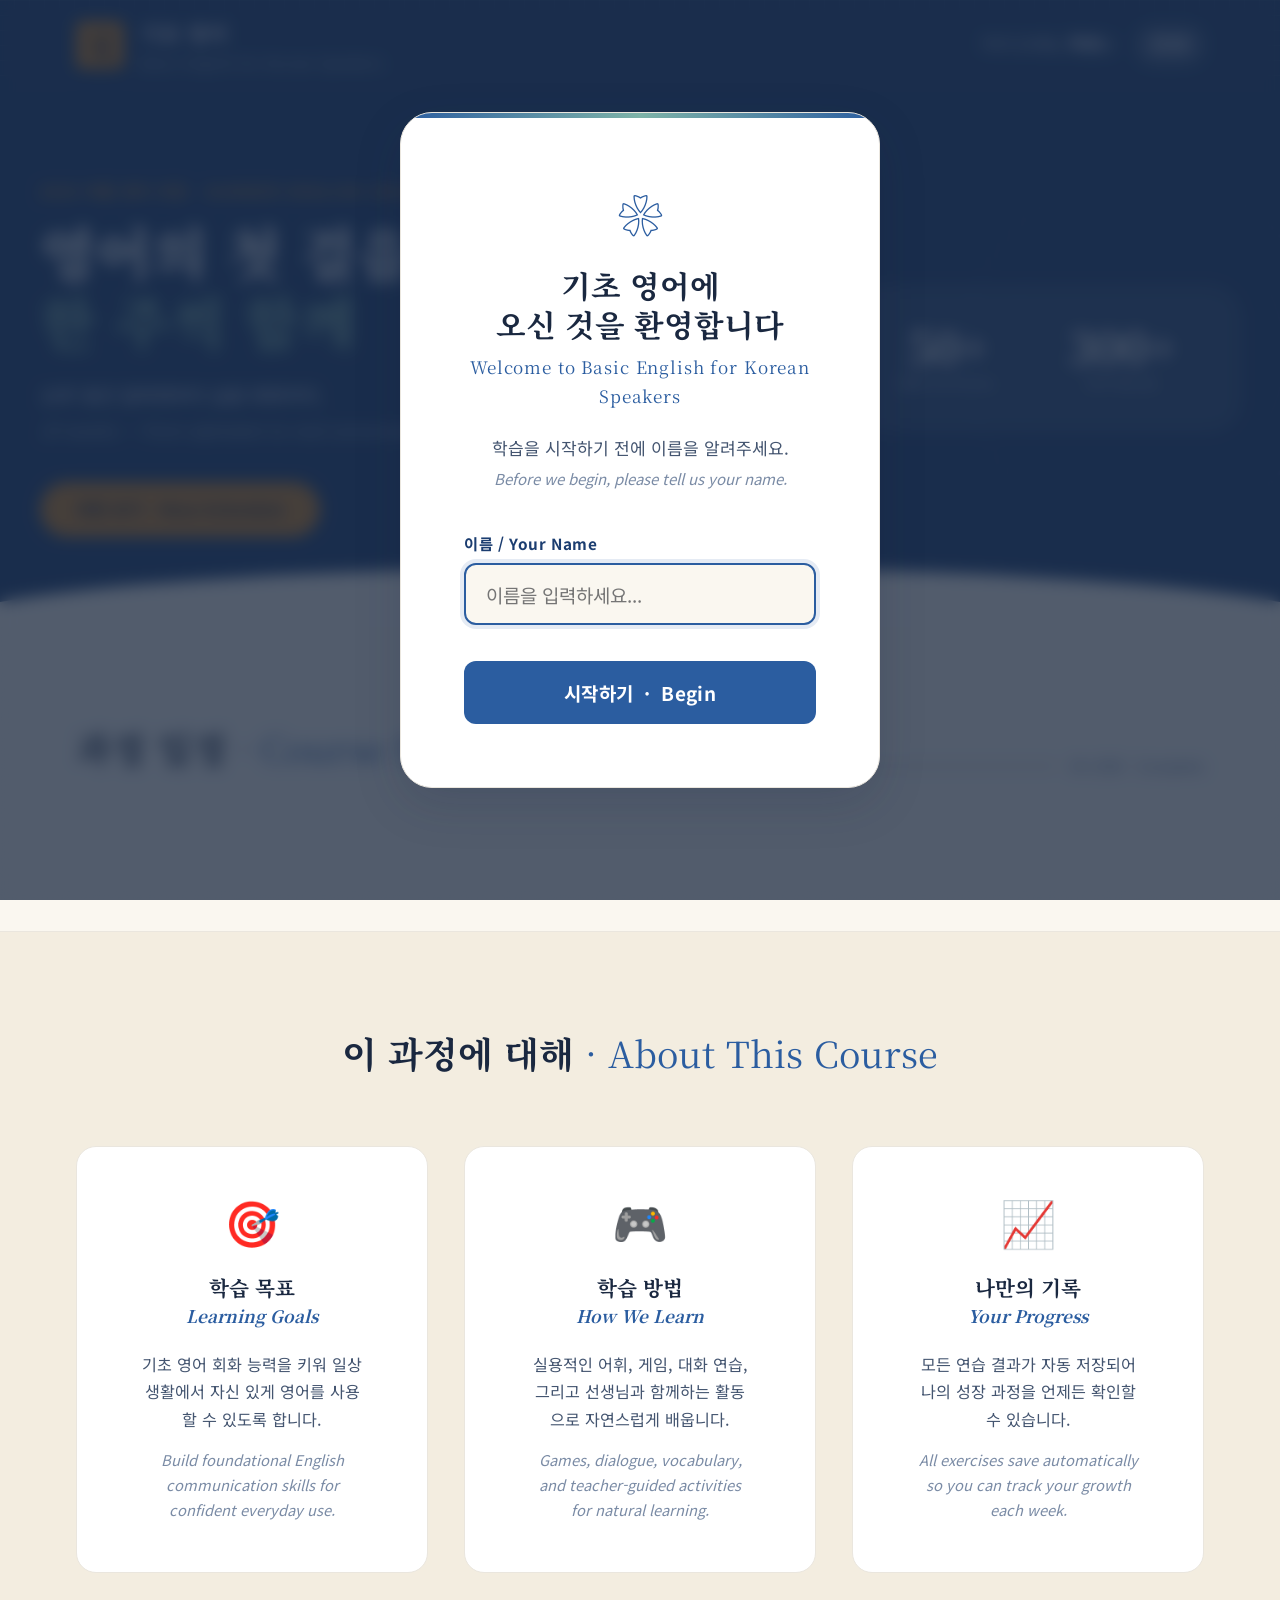
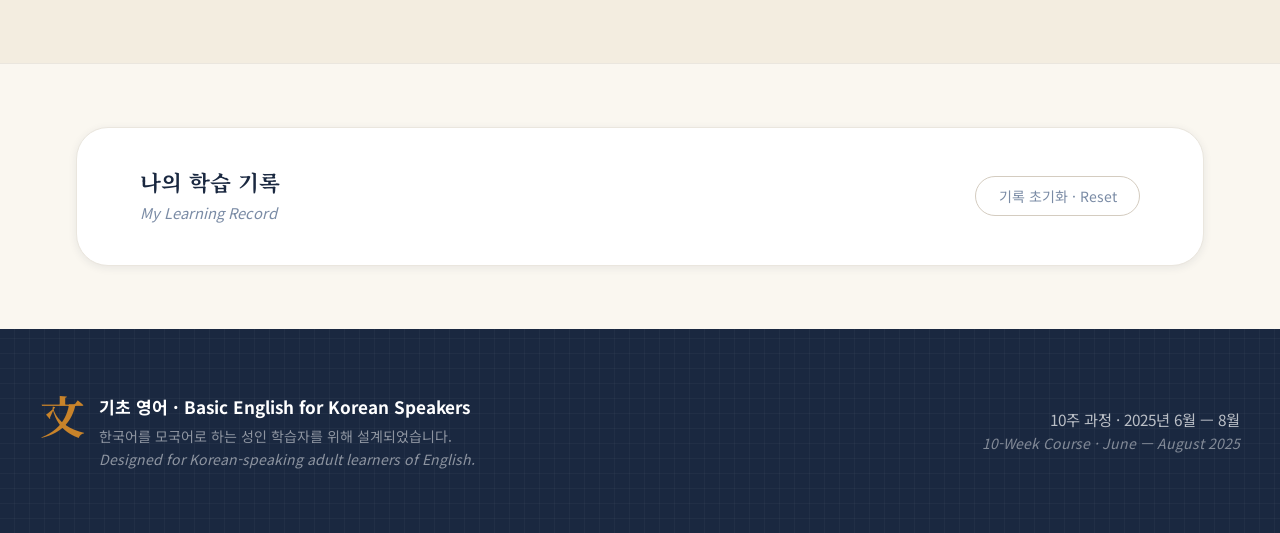
==== commit 8d5219bb: "Add files via upload" ====
--- a/index.html
+++ b/index.html
@@ -3,7 +3,7 @@
 <head>
   <meta charset="UTF-8">
   <meta name="viewport" content="width=device-width, initial-scale=1.0">
-  <title>영어의 문 · Gateway to English</title>
+  <title>기초 영어 · Basic English for Korean Speakers</title>
   <link rel="preconnect" href="https://fonts.googleapis.com">
   <link rel="preconnect" href="https://fonts.gstatic.com" crossorigin>
   <link href="https://fonts.googleapis.com/css2?family=Noto+Serif+KR:wght@400;600;700&family=Noto+Sans+KR:wght@300;400;500;700&display=swap" rel="stylesheet">
@@ -17,8 +17,8 @@
   <div id="setup-modal" class="modal-overlay hidden">
     <div class="modal-card">
       <div class="modal-ornament">❀</div>
-      <h2 class="modal-title">영어의 문에<br>오신 것을 환영합니다</h2>
-      <p class="modal-subtitle">Welcome to Gateway to English</p>
+      <h2 class="modal-title">기초 영어에<br>오신 것을 환영합니다</h2>
+      <p class="modal-subtitle">Welcome to Basic English for Korean Speakers</p>
       <p class="modal-desc">
         학습을 시작하기 전에 이름을 알려주세요.<br>
         <em>Before we begin, please tell us your name.</em>
@@ -40,8 +40,8 @@
       <div class="site-logo">
         <div class="logo-glyph">文</div>
         <div class="logo-words">
-          <span class="logo-ko">영어의 문</span>
-          <span class="logo-en">Gateway to English</span>
+          <span class="logo-ko">기초 영어</span>
+          <span class="logo-en">Basic English for Korean Speakers</span>
         </div>
       </div>
       <div class="header-right">
@@ -179,7 +179,7 @@
       <div class="footer-logo">
         <span class="footer-glyph">文</span>
         <div>
-          <strong>영어의 문 · Gateway to English</strong>
+          <strong>기초 영어 · Basic English for Korean Speakers</strong>
           <p>한국어를 모국어로 하는 성인 학습자를 위해 설계되었습니다.</p>
           <p><em>Designed for Korean-speaking adult learners of English.</em></p>
         </div>
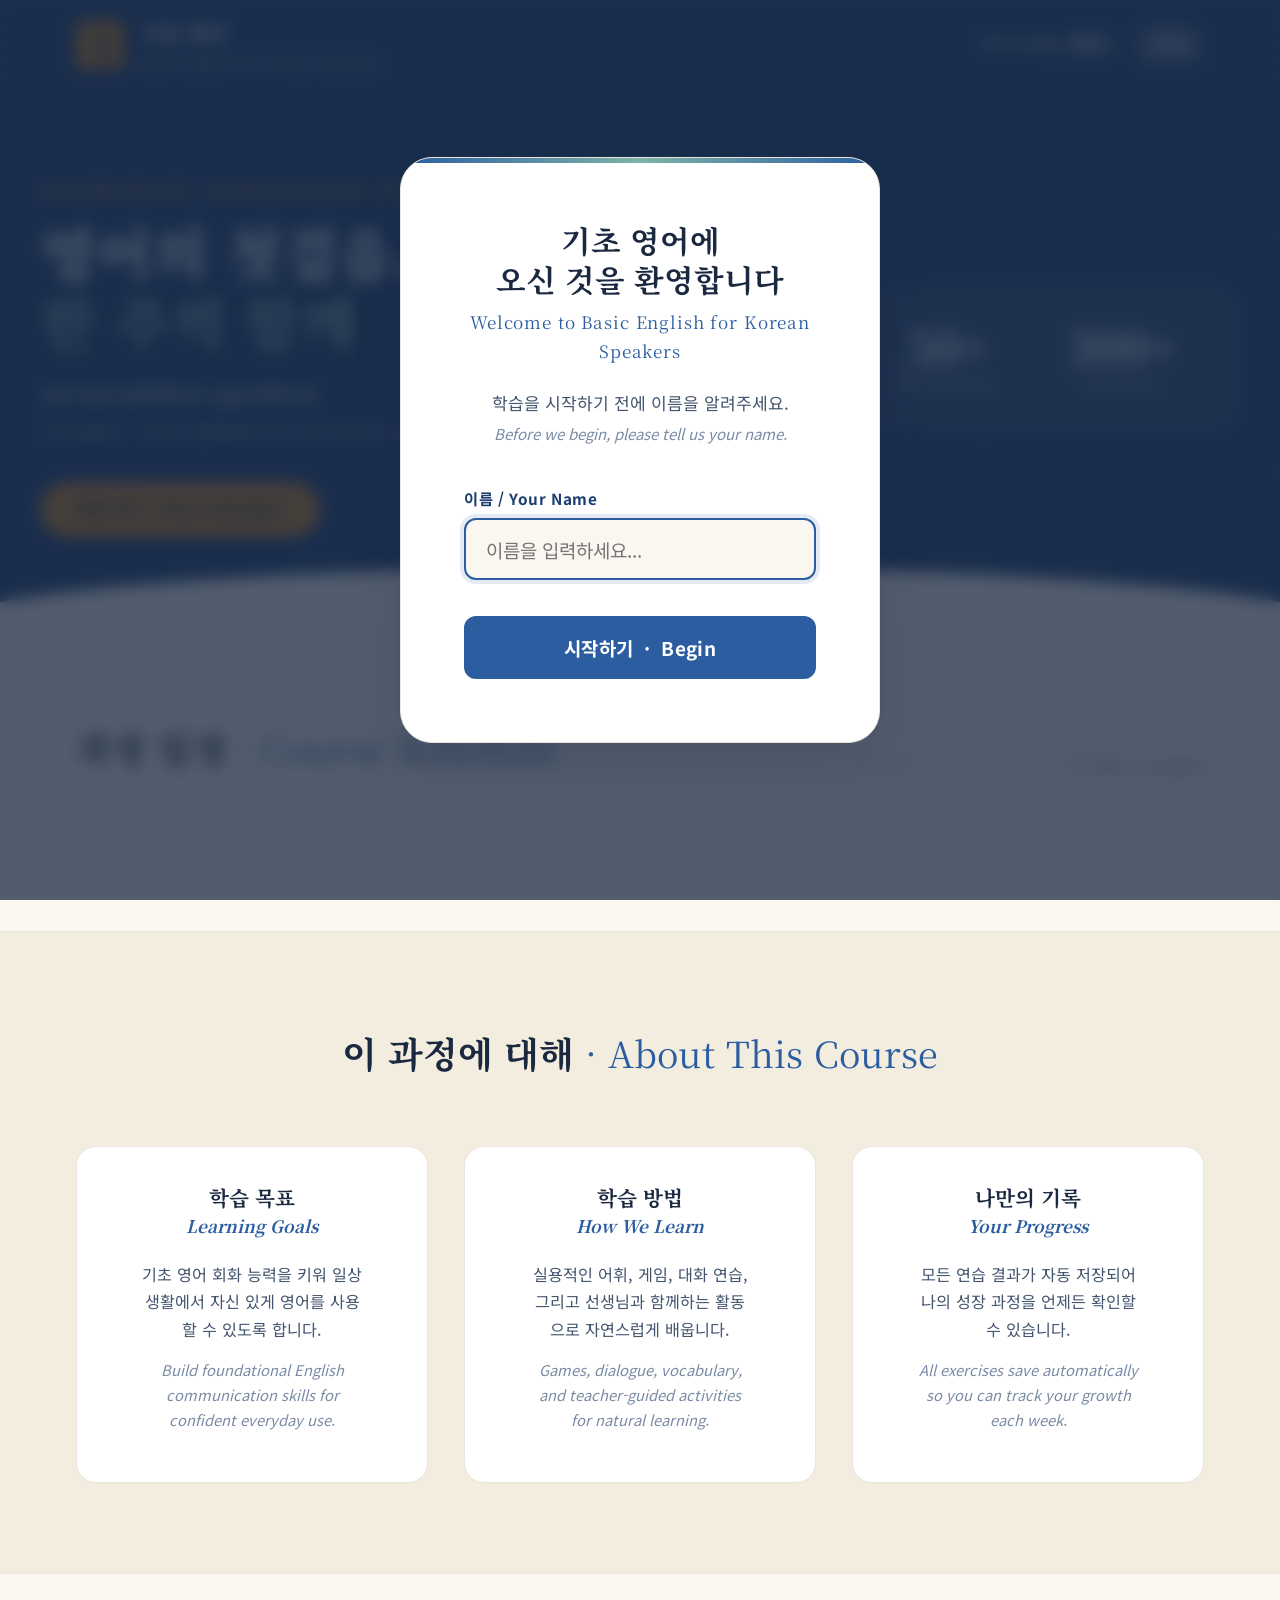
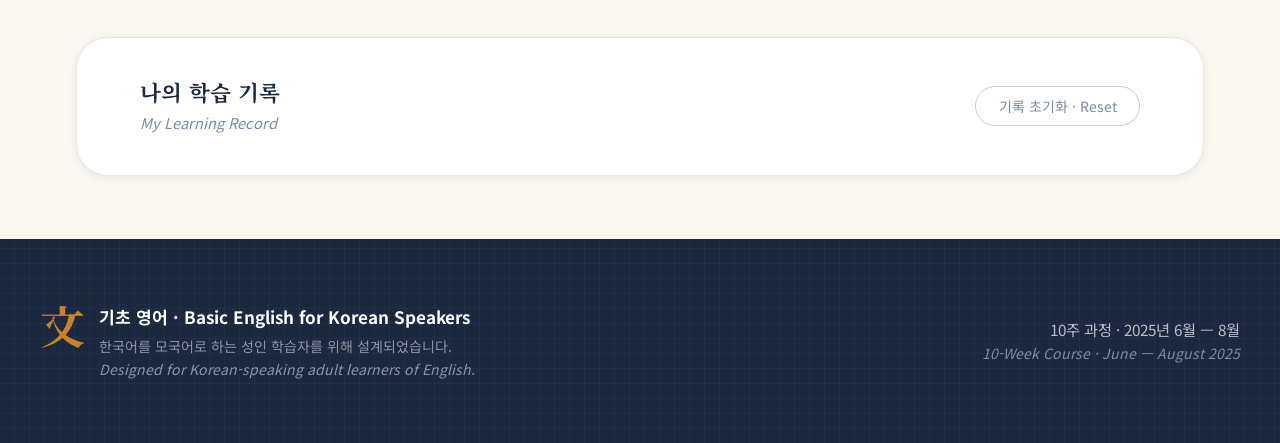
==== commit 8187d572: "Add files via upload" ====
--- a/index.html
+++ b/index.html
@@ -16,7 +16,7 @@
   ═══════════════════════════════════════════ -->
   <div id="setup-modal" class="modal-overlay hidden">
     <div class="modal-card">
-      <div class="modal-ornament">❀</div>
+      
       <h2 class="modal-title">기초 영어에<br>오신 것을 환영합니다</h2>
       <p class="modal-subtitle">Welcome to Basic English for Korean Speakers</p>
       <p class="modal-desc">
@@ -70,7 +70,7 @@
       <div class="hero-copy">
         <div class="hero-eyebrow">2025 여름 영어 과정 · Summer English Course</div>
         <h1 class="hero-title">
-          영어의 첫 걸음,<br>
+          영어의 첫걸음,<br>
           <span>한 주씩 함께</span>
         </h1>
         <p class="hero-desc">
@@ -128,19 +128,16 @@
       </div>
       <div class="about-grid">
         <div class="about-block">
-          <div class="about-icon">🎯</div>
           <h3>학습 목표<br><em>Learning Goals</em></h3>
           <p>기초 영어 회화 능력을 키워 일상 생활에서 자신 있게 영어를 사용할 수 있도록 합니다.</p>
           <p class="about-en">Build foundational English communication skills for confident everyday use.</p>
         </div>
         <div class="about-block">
-          <div class="about-icon">🎮</div>
           <h3>학습 방법<br><em>How We Learn</em></h3>
           <p>실용적인 어휘, 게임, 대화 연습, 그리고 선생님과 함께하는 활동으로 자연스럽게 배웁니다.</p>
           <p class="about-en">Games, dialogue, vocabulary, and teacher-guided activities for natural learning.</p>
         </div>
         <div class="about-block">
-          <div class="about-icon">📈</div>
           <h3>나만의 기록<br><em>Your Progress</em></h3>
           <p>모든 연습 결과가 자동 저장되어 나의 성장 과정을 언제든 확인할 수 있습니다.</p>
           <p class="about-en">All exercises save automatically so you can track your growth each week.</p>
--- a/css/styles.css
+++ b/css/styles.css
@@ -1,5 +1,5 @@
 /* ═══════════════════════════════════════════════════════
-   영어의 문 · Gateway to English
+   기초 영어 · Basic English for Korean Speakers
    CSS Design System — 청화백자 (Blue-White Porcelain) Aesthetic
    ═══════════════════════════════════════════════════════ */
 
